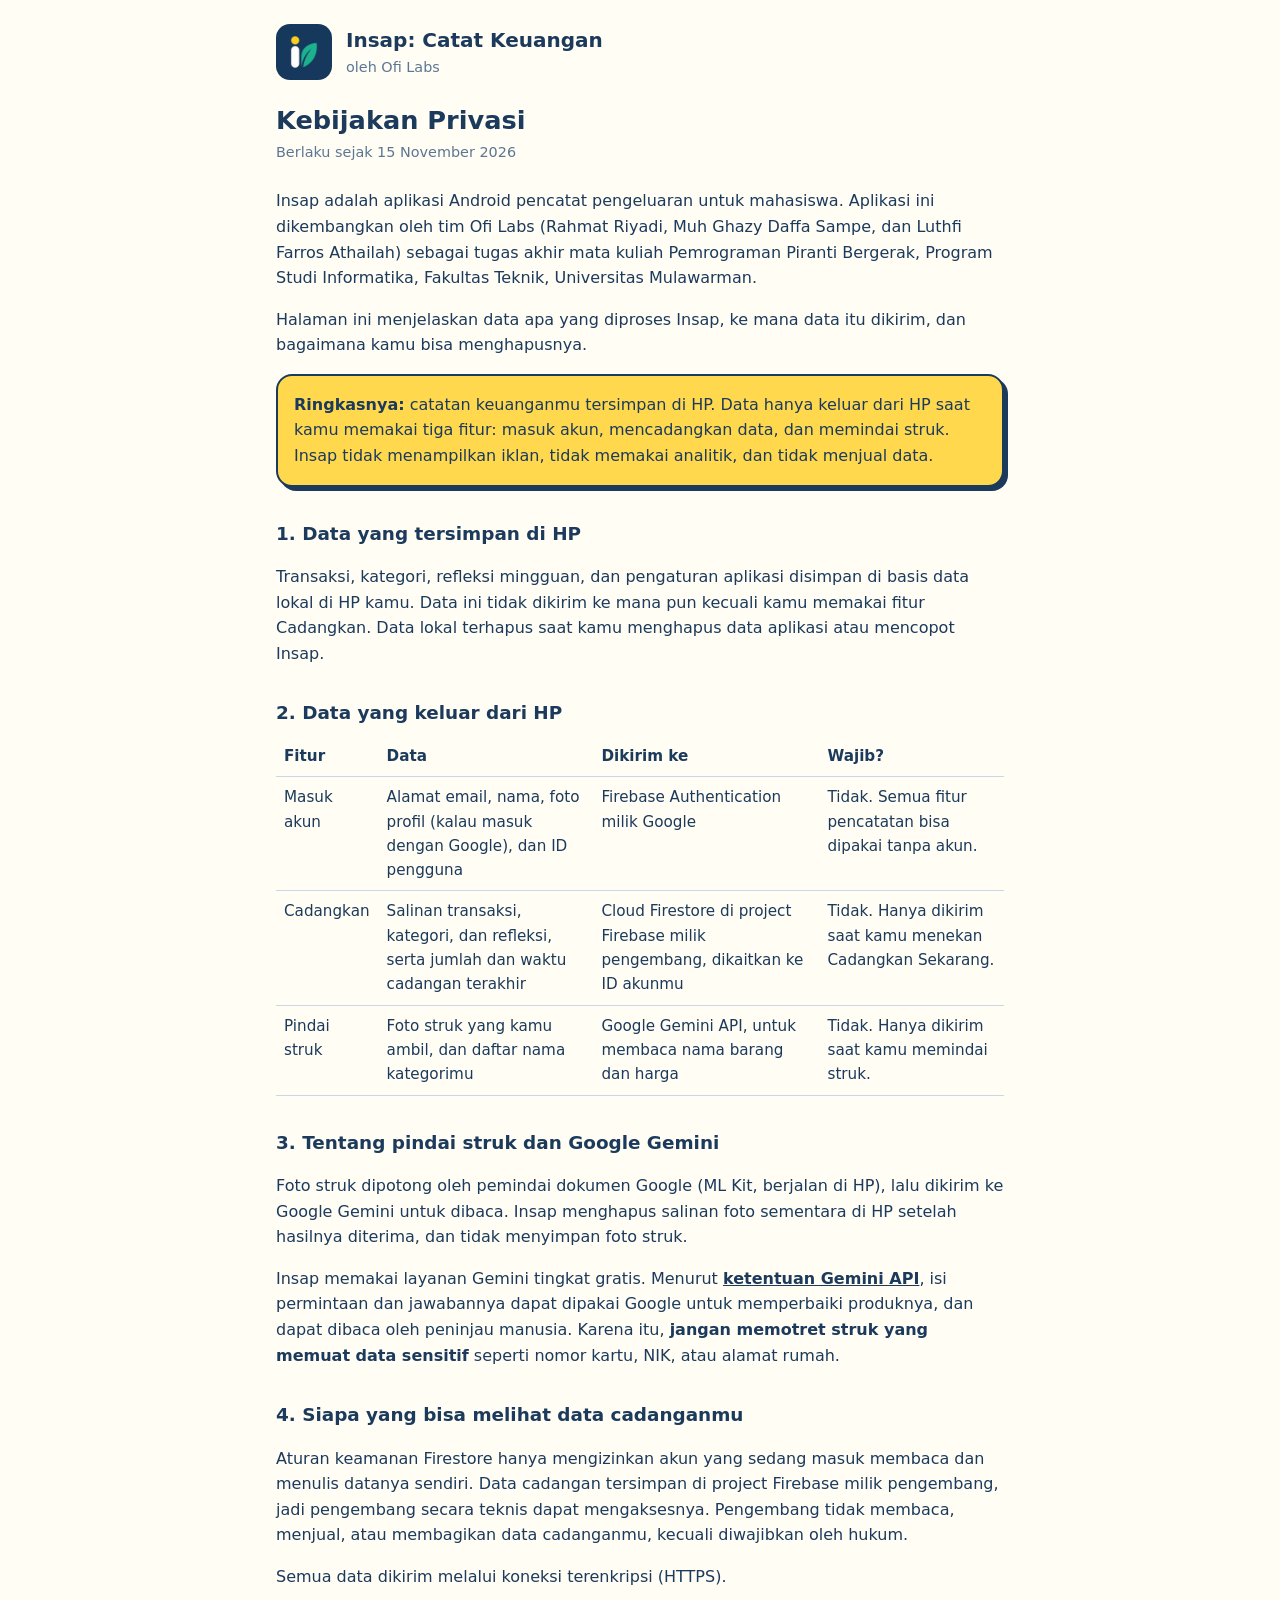
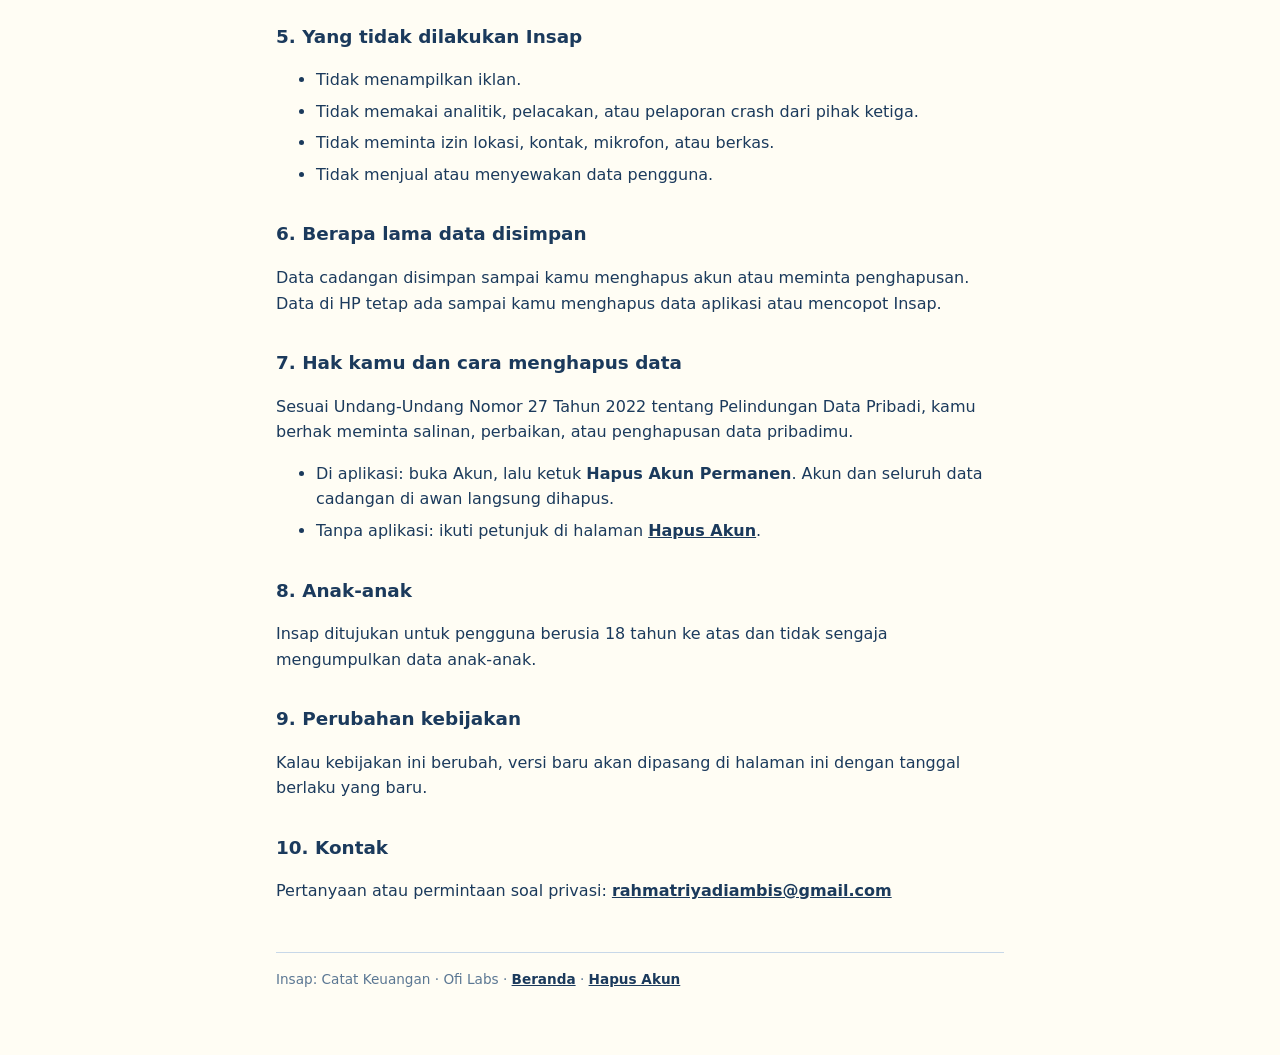
==== kebijakan-privasi.html @ f4155b46 "Kebijakan privasi dan halaman hapus akun Insap" ====
<!doctype html>
<html lang="id">
<head>
  <meta charset="utf-8">
  <meta name="viewport" content="width=device-width, initial-scale=1">
  <title>Kebijakan Privasi Insap</title>
  <link rel="icon" href="ikon.png">
  <link rel="stylesheet" href="gaya.css">
</head>
<body>
<main>
  <header class="kepala">
    <img src="ikon.png" alt="Logo Insap">
    <div>
      <div class="nama">Insap: Catat Keuangan</div>
      <div class="sub">oleh Ofi Labs</div>
    </div>
  </header>

  <h1>Kebijakan Privasi</h1>
  <p class="tanggal">Berlaku sejak 15 November 2026</p>

  <p>Insap adalah aplikasi Android pencatat pengeluaran untuk mahasiswa. Aplikasi ini dikembangkan oleh tim Ofi Labs (Rahmat Riyadi, Muh Ghazy Daffa Sampe, dan Luthfi Farros Athailah) sebagai tugas akhir mata kuliah Pemrograman Piranti Bergerak, Program Studi Informatika, Fakultas Teknik, Universitas Mulawarman.</p>
  <p>Halaman ini menjelaskan data apa yang diproses Insap, ke mana data itu dikirim, dan bagaimana kamu bisa menghapusnya.</p>

  <div class="kartu sorot">
    <strong>Ringkasnya:</strong> catatan keuanganmu tersimpan di HP. Data hanya keluar dari HP saat kamu memakai tiga fitur: masuk akun, mencadangkan data, dan memindai struk. Insap tidak menampilkan iklan, tidak memakai analitik, dan tidak menjual data.
  </div>

  <h2>1. Data yang tersimpan di HP</h2>
  <p>Transaksi, kategori, refleksi mingguan, dan pengaturan aplikasi disimpan di basis data lokal di HP kamu. Data ini tidak dikirim ke mana pun kecuali kamu memakai fitur Cadangkan. Data lokal terhapus saat kamu menghapus data aplikasi atau mencopot Insap.</p>

  <h2>2. Data yang keluar dari HP</h2>
  <div class="tabel-gulir">
  <table>
    <tr><th>Fitur</th><th>Data</th><th>Dikirim ke</th><th>Wajib?</th></tr>
    <tr>
      <td>Masuk akun</td>
      <td>Alamat email, nama, foto profil (kalau masuk dengan Google), dan ID pengguna</td>
      <td>Firebase Authentication milik Google</td>
      <td>Tidak. Semua fitur pencatatan bisa dipakai tanpa akun.</td>
    </tr>
    <tr>
      <td>Cadangkan</td>
      <td>Salinan transaksi, kategori, dan refleksi, serta jumlah dan waktu cadangan terakhir</td>
      <td>Cloud Firestore di project Firebase milik pengembang, dikaitkan ke ID akunmu</td>
      <td>Tidak. Hanya dikirim saat kamu menekan Cadangkan Sekarang.</td>
    </tr>
    <tr>
      <td>Pindai struk</td>
      <td>Foto struk yang kamu ambil, dan daftar nama kategorimu</td>
      <td>Google Gemini API, untuk membaca nama barang dan harga</td>
      <td>Tidak. Hanya dikirim saat kamu memindai struk.</td>
    </tr>
  </table>
  </div>

  <h2>3. Tentang pindai struk dan Google Gemini</h2>
  <p>Foto struk dipotong oleh pemindai dokumen Google (ML Kit, berjalan di HP), lalu dikirim ke Google Gemini untuk dibaca. Insap menghapus salinan foto sementara di HP setelah hasilnya diterima, dan tidak menyimpan foto struk.</p>
  <p>Insap memakai layanan Gemini tingkat gratis. Menurut <a href="https://ai.google.dev/gemini-api/terms" target="_blank" rel="noopener">ketentuan Gemini API</a>, isi permintaan dan jawabannya dapat dipakai Google untuk memperbaiki produknya, dan dapat dibaca oleh peninjau manusia. Karena itu, <strong>jangan memotret struk yang memuat data sensitif</strong> seperti nomor kartu, NIK, atau alamat rumah.</p>

  <h2>4. Siapa yang bisa melihat data cadanganmu</h2>
  <p>Aturan keamanan Firestore hanya mengizinkan akun yang sedang masuk membaca dan menulis datanya sendiri. Data cadangan tersimpan di project Firebase milik pengembang, jadi pengembang secara teknis dapat mengaksesnya. Pengembang tidak membaca, menjual, atau membagikan data cadanganmu, kecuali diwajibkan oleh hukum.</p>
  <p>Semua data dikirim melalui koneksi terenkripsi (HTTPS).</p>

  <h2>5. Yang tidak dilakukan Insap</h2>
  <ul>
    <li>Tidak menampilkan iklan.</li>
    <li>Tidak memakai analitik, pelacakan, atau pelaporan crash dari pihak ketiga.</li>
    <li>Tidak meminta izin lokasi, kontak, mikrofon, atau berkas.</li>
    <li>Tidak menjual atau menyewakan data pengguna.</li>
  </ul>

  <h2>6. Berapa lama data disimpan</h2>
  <p>Data cadangan disimpan sampai kamu menghapus akun atau meminta penghapusan. Data di HP tetap ada sampai kamu menghapus data aplikasi atau mencopot Insap.</p>

  <h2>7. Hak kamu dan cara menghapus data</h2>
  <p>Sesuai Undang-Undang Nomor 27 Tahun 2022 tentang Pelindungan Data Pribadi, kamu berhak meminta salinan, perbaikan, atau penghapusan data pribadimu.</p>
  <ul>
    <li>Di aplikasi: buka Akun, lalu ketuk <strong>Hapus Akun Permanen</strong>. Akun dan seluruh data cadangan di awan langsung dihapus.</li>
    <li>Tanpa aplikasi: ikuti petunjuk di halaman <a href="hapus-akun.html">Hapus Akun</a>.</li>
  </ul>

  <h2>8. Anak-anak</h2>
  <p>Insap ditujukan untuk pengguna berusia 18 tahun ke atas dan tidak sengaja mengumpulkan data anak-anak.</p>

  <h2>9. Perubahan kebijakan</h2>
  <p>Kalau kebijakan ini berubah, versi baru akan dipasang di halaman ini dengan tanggal berlaku yang baru.</p>

  <h2>10. Kontak</h2>
  <p>Pertanyaan atau permintaan soal privasi: <a href="mailto:rahmatriyadiambis@gmail.com">rahmatriyadiambis@gmail.com</a></p>

  <footer>
    Insap: Catat Keuangan · Ofi Labs · <a href="index.html">Beranda</a> · <a href="hapus-akun.html">Hapus Akun</a>
  </footer>
</main>
</body>
</html>
---- gaya.css ----
:root {
  --kertas: #fffdf4;
  --tinta: #1b3a5c;
  --tinta-lembut: #5b7793;
  --stabilo: #ffd84d;
  --garis: #c8d8e8;
  --kartu: #ffffff;
}

* {
  box-sizing: border-box;
}

body {
  margin: 0;
  background: var(--kertas);
  color: var(--tinta);
  font-family: "Nunito", system-ui, -apple-system, "Segoe UI", Roboto, sans-serif;
  line-height: 1.6;
}

main {
  max-width: 760px;
  margin: 0 auto;
  padding: 24px 16px 64px;
}

header.kepala {
  display: flex;
  align-items: center;
  gap: 14px;
  margin-bottom: 24px;
}

header.kepala img {
  width: 56px;
  height: 56px;
  border-radius: 14px;
}

header.kepala .nama {
  font-weight: 800;
  font-size: 1.25rem;
}

header.kepala .sub {
  color: var(--tinta-lembut);
  font-size: 0.9rem;
}

h1 {
  font-size: 1.6rem;
  line-height: 1.3;
  margin: 0 0 4px;
}

h2 {
  font-size: 1.15rem;
  margin: 32px 0 8px;
}

.tanggal {
  color: var(--tinta-lembut);
  font-size: 0.9rem;
  margin: 0 0 24px;
}

.kartu {
  background: var(--kartu);
  border: 2px solid var(--tinta);
  border-radius: 16px;
  padding: 16px;
  box-shadow: 4px 4px 0 var(--tinta);
  margin: 16px 0;
}

.sorot {
  background: var(--stabilo);
}

a {
  color: var(--tinta);
  font-weight: 700;
}

table {
  width: 100%;
  border-collapse: collapse;
  font-size: 0.95rem;
}

th,
td {
  text-align: left;
  vertical-align: top;
  padding: 8px;
  border-bottom: 1px solid var(--garis);
}

th {
  font-weight: 800;
}

.tabel-gulir {
  overflow-x: auto;
}

ol li,
ul li {
  margin-bottom: 6px;
}

footer {
  margin-top: 48px;
  color: var(--tinta-lembut);
  font-size: 0.85rem;
  border-top: 1px solid var(--garis);
  padding-top: 16px;
}
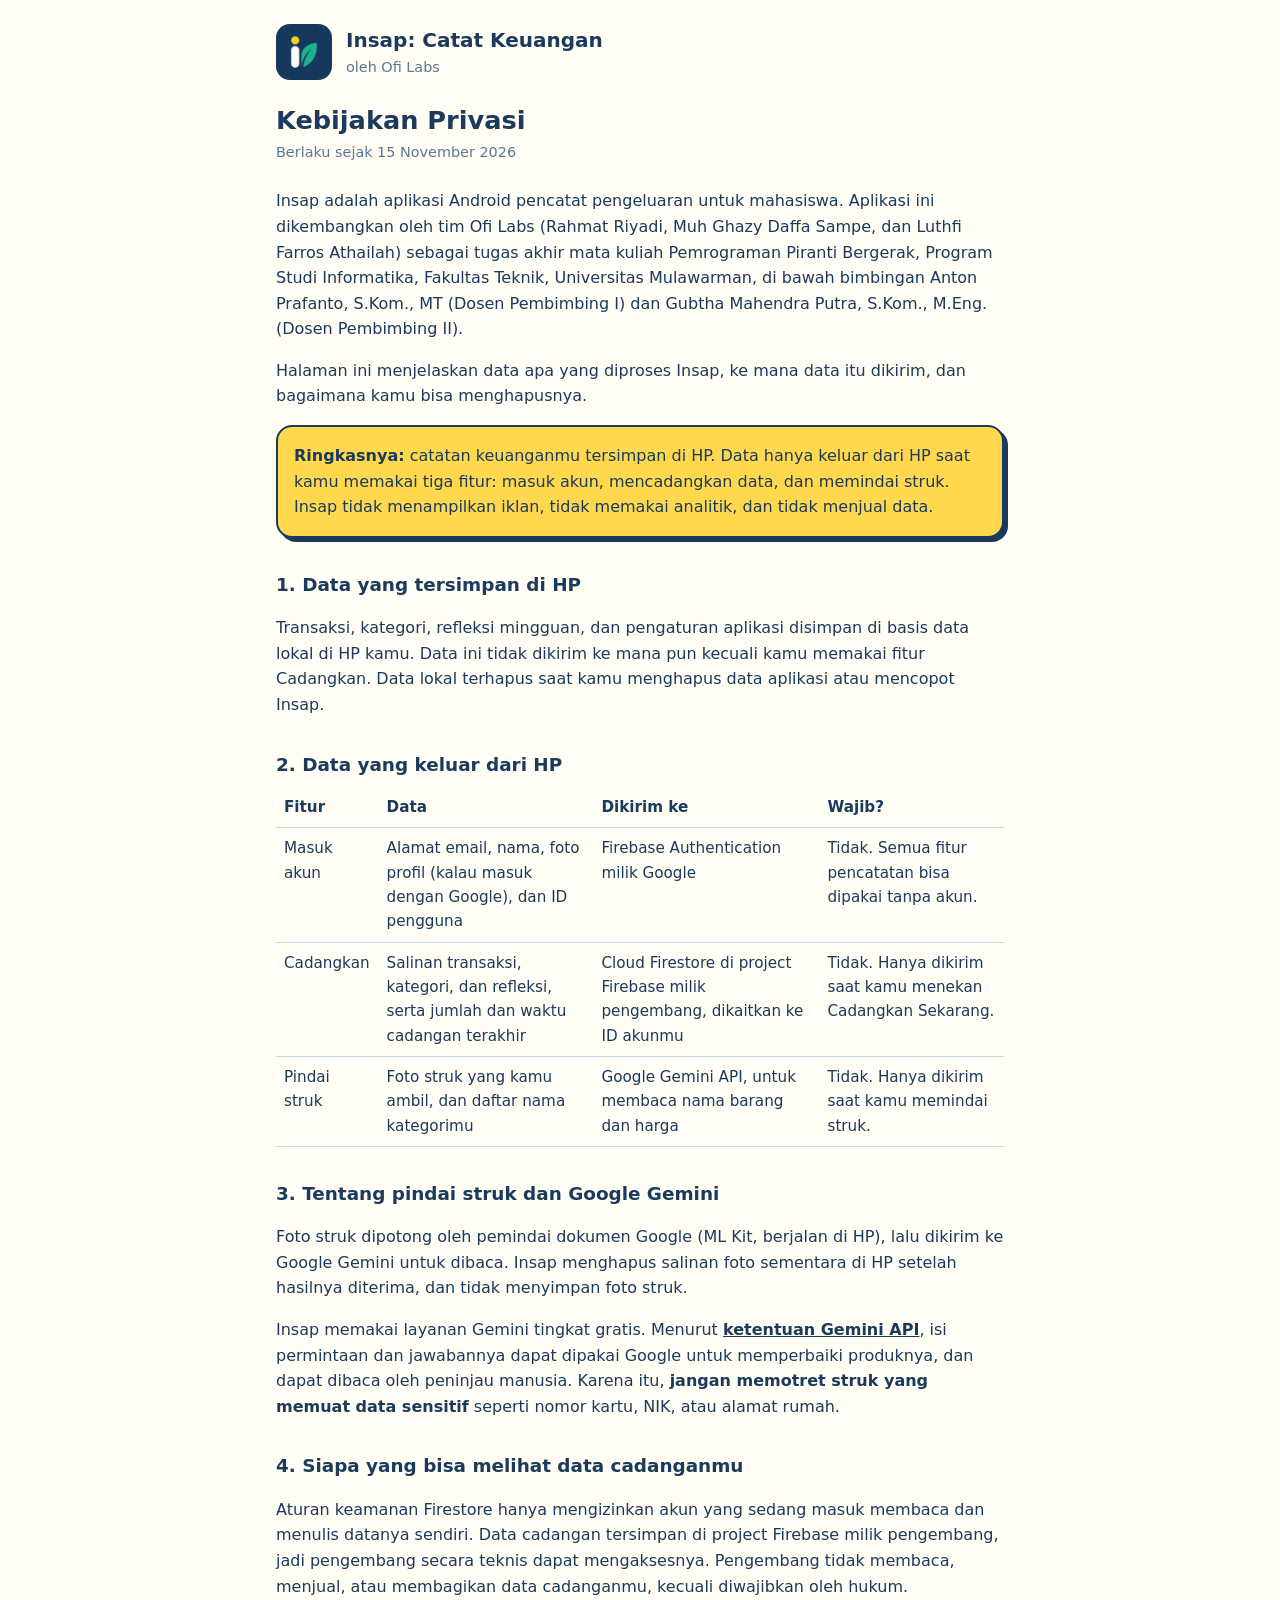
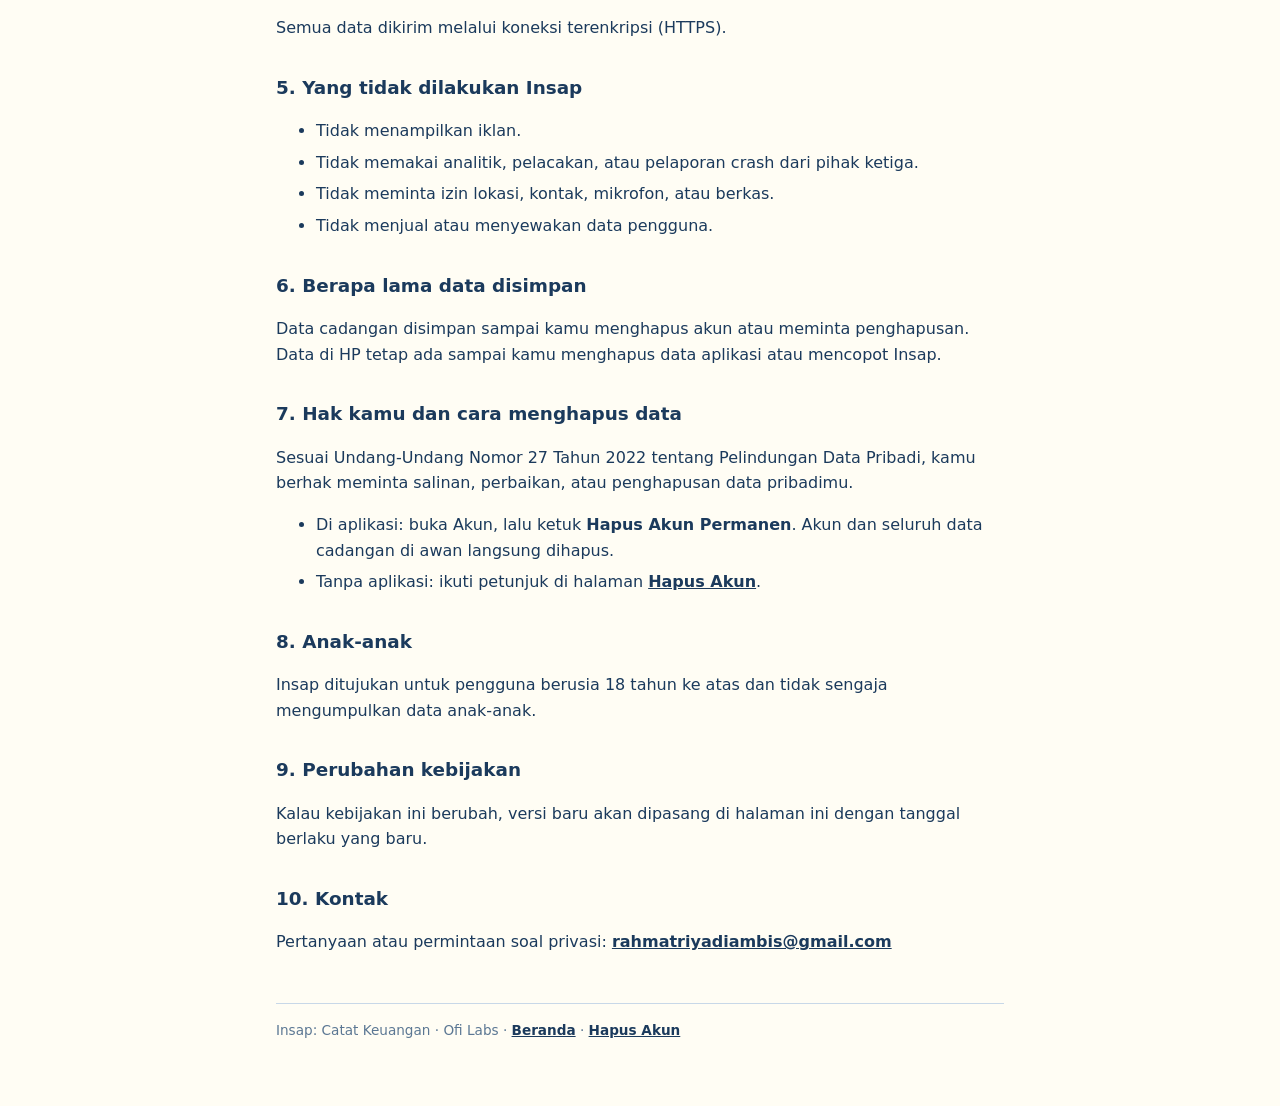
==== commit 3a37ef53: "Tambah dosen pembimbing dan tim pengembang" ====
--- a/kebijakan-privasi.html
+++ b/kebijakan-privasi.html
@@ -20,7 +20,7 @@
   <h1>Kebijakan Privasi</h1>
   <p class="tanggal">Berlaku sejak 15 November 2026</p>
 
-  <p>Insap adalah aplikasi Android pencatat pengeluaran untuk mahasiswa. Aplikasi ini dikembangkan oleh tim Ofi Labs (Rahmat Riyadi, Muh Ghazy Daffa Sampe, dan Luthfi Farros Athailah) sebagai tugas akhir mata kuliah Pemrograman Piranti Bergerak, Program Studi Informatika, Fakultas Teknik, Universitas Mulawarman.</p>
+  <p>Insap adalah aplikasi Android pencatat pengeluaran untuk mahasiswa. Aplikasi ini dikembangkan oleh tim Ofi Labs (Rahmat Riyadi, Muh Ghazy Daffa Sampe, dan Luthfi Farros Athailah) sebagai tugas akhir mata kuliah Pemrograman Piranti Bergerak, Program Studi Informatika, Fakultas Teknik, Universitas Mulawarman, di bawah bimbingan Anton Prafanto, S.Kom., MT (Dosen Pembimbing I) dan Gubtha Mahendra Putra, S.Kom., M.Eng. (Dosen Pembimbing II).</p>
   <p>Halaman ini menjelaskan data apa yang diproses Insap, ke mana data itu dikirim, dan bagaimana kamu bisa menghapusnya.</p>
 
   <div class="kartu sorot">
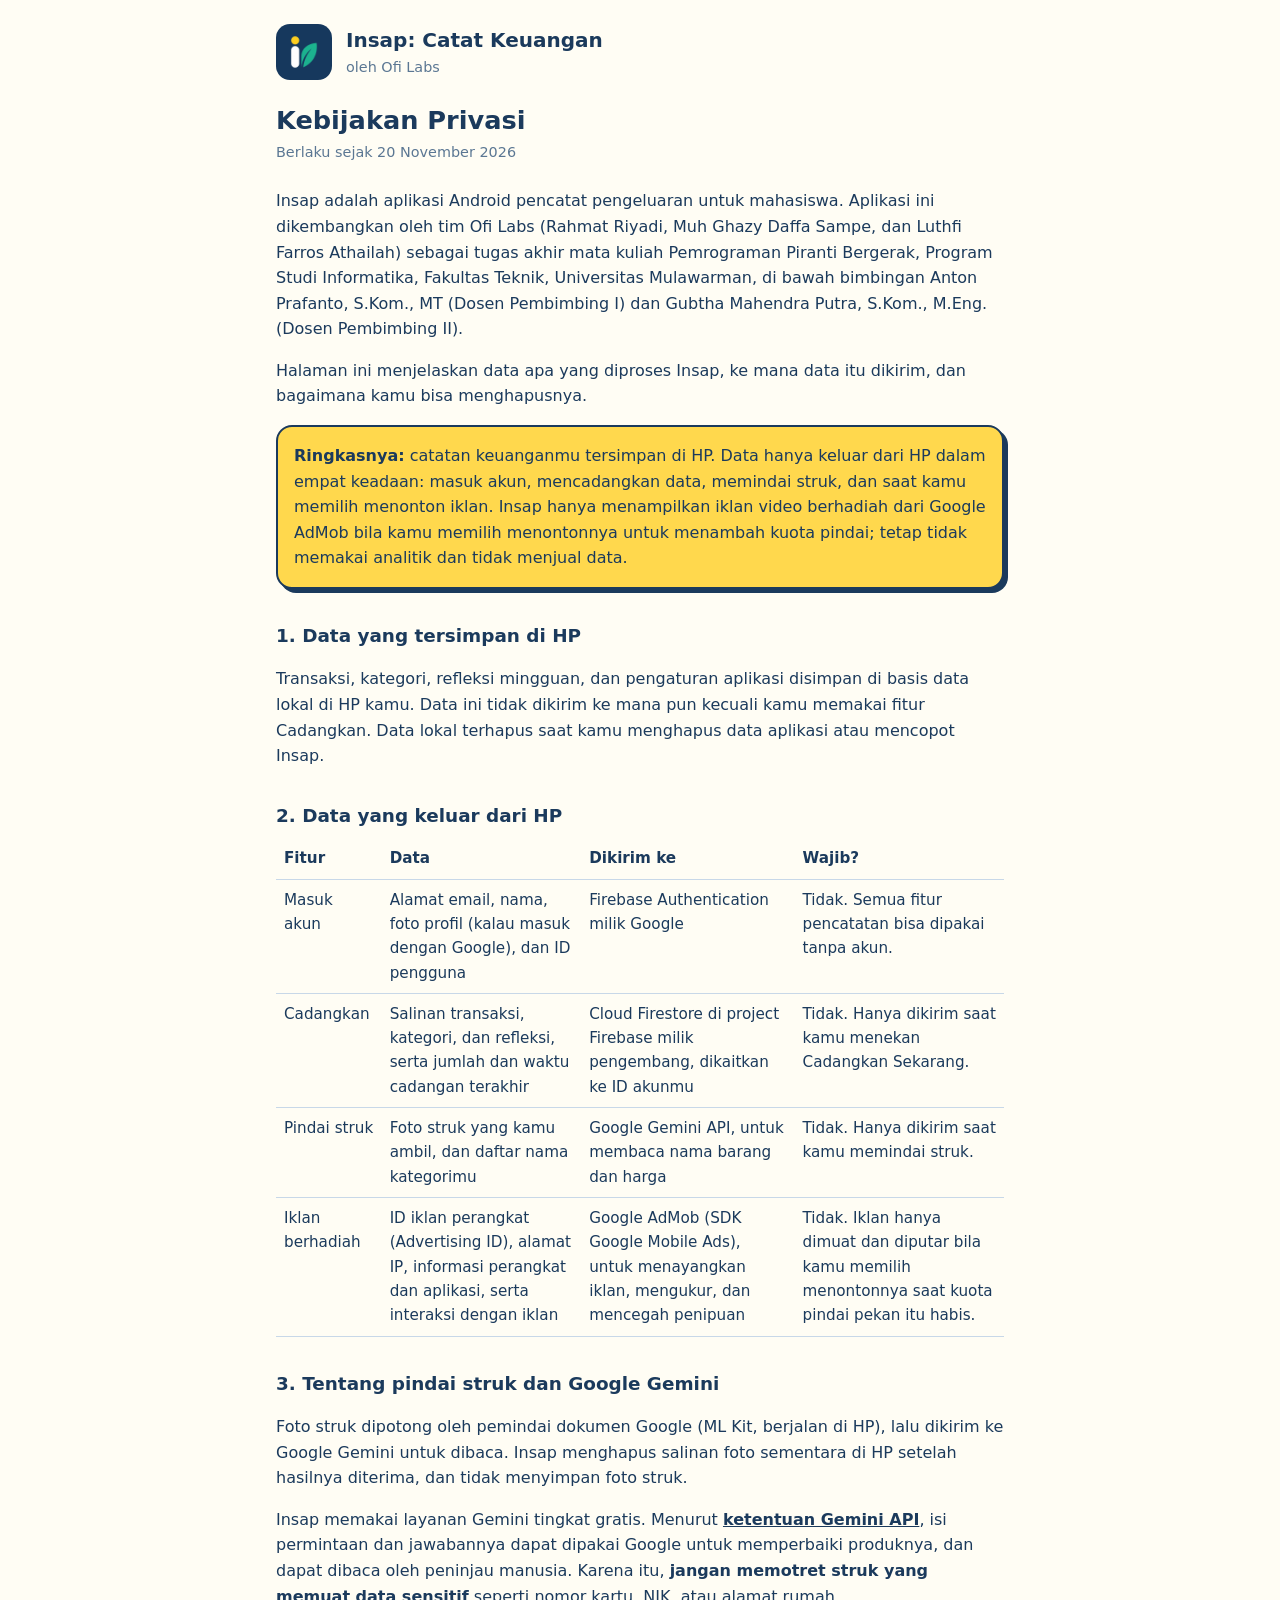
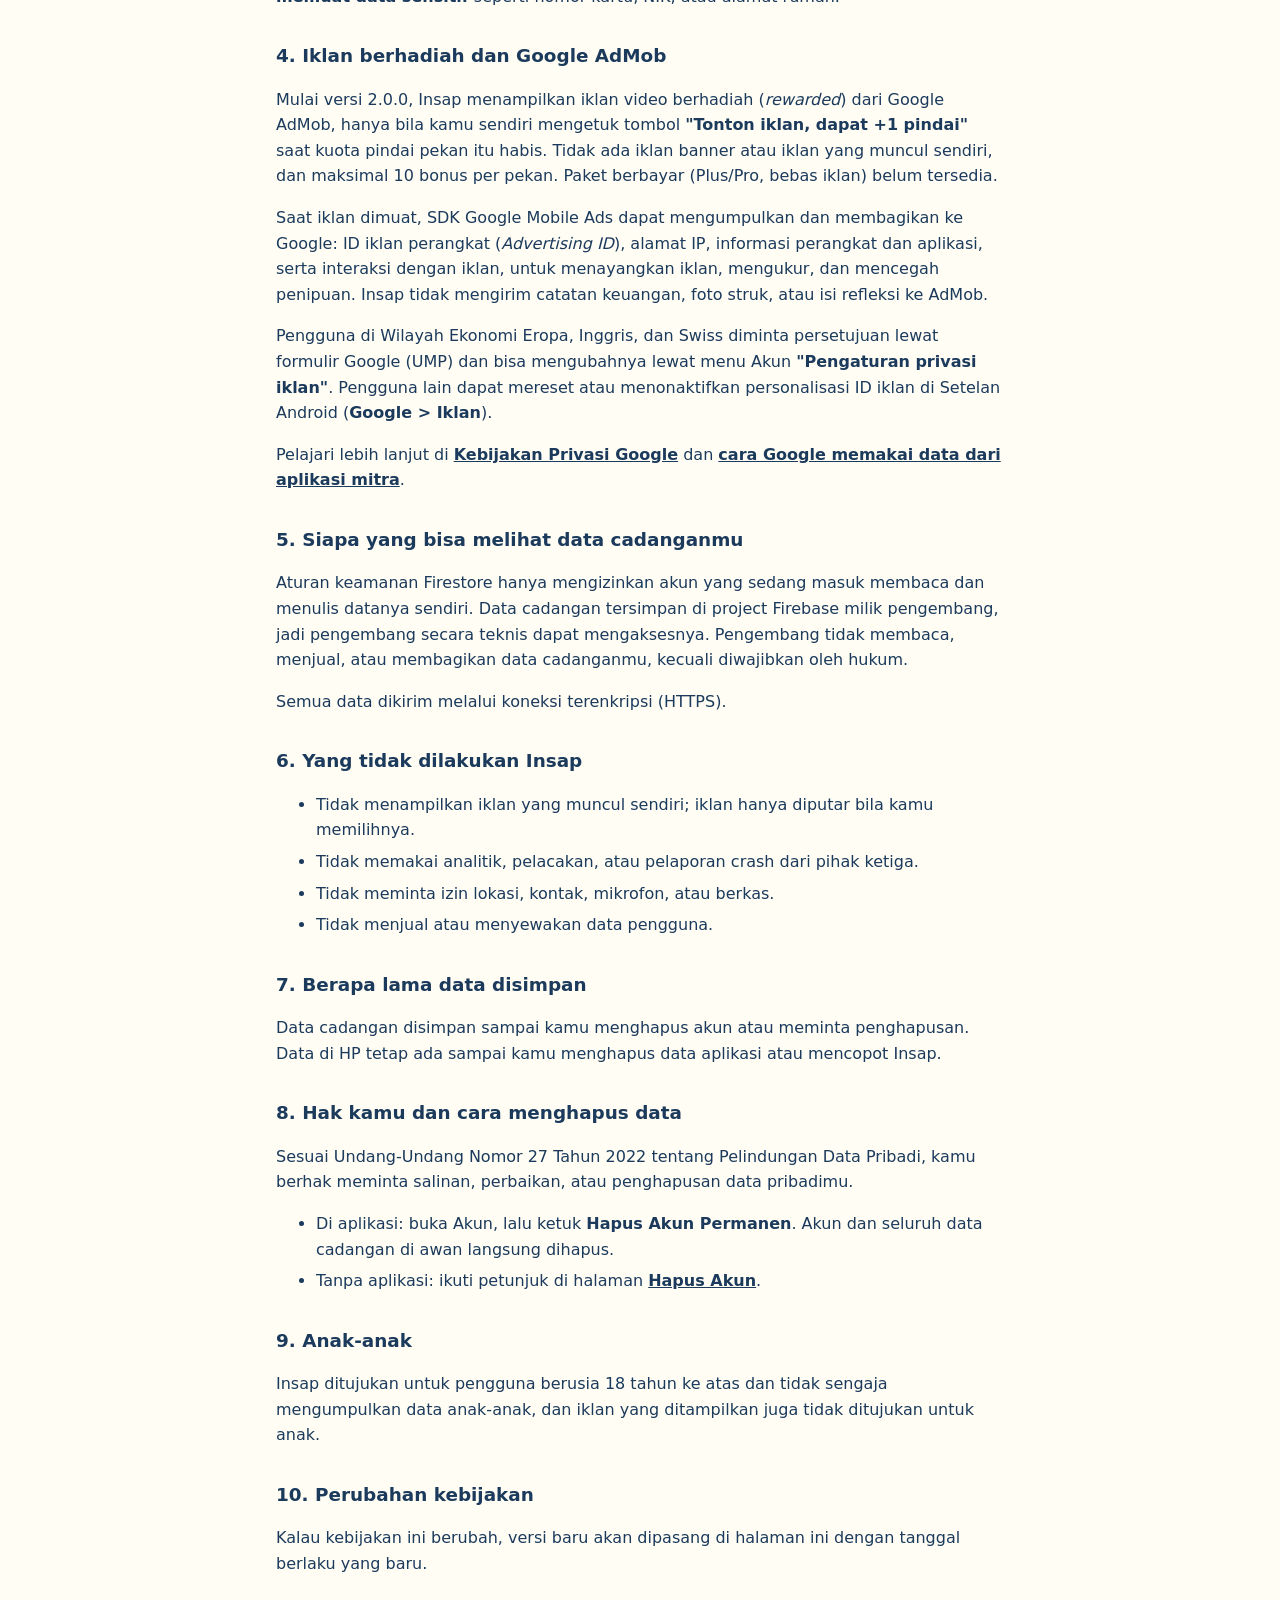
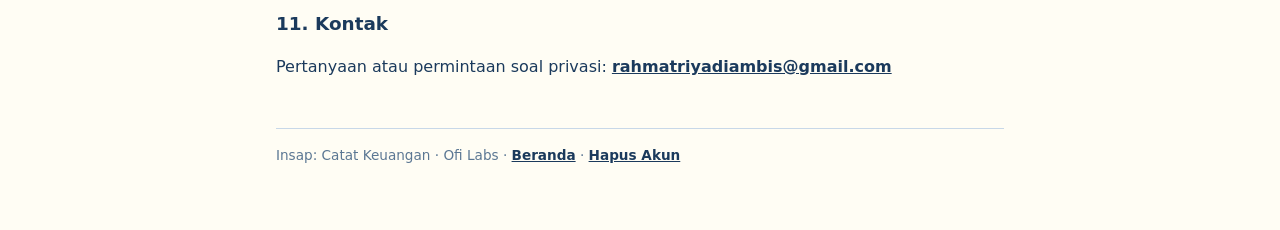
==== commit 474972a9: "Kebijakan privasi: iklan berhadiah Google AdMob mulai versi 2.0.0 (ISSUE-40)" ====
--- a/kebijakan-privasi.html
+++ b/kebijakan-privasi.html
@@ -18,13 +18,13 @@
   </header>
 
   <h1>Kebijakan Privasi</h1>
-  <p class="tanggal">Berlaku sejak 15 November 2026</p>
+  <p class="tanggal">Berlaku sejak 20 November 2026</p>
 
   <p>Insap adalah aplikasi Android pencatat pengeluaran untuk mahasiswa. Aplikasi ini dikembangkan oleh tim Ofi Labs (Rahmat Riyadi, Muh Ghazy Daffa Sampe, dan Luthfi Farros Athailah) sebagai tugas akhir mata kuliah Pemrograman Piranti Bergerak, Program Studi Informatika, Fakultas Teknik, Universitas Mulawarman, di bawah bimbingan Anton Prafanto, S.Kom., MT (Dosen Pembimbing I) dan Gubtha Mahendra Putra, S.Kom., M.Eng. (Dosen Pembimbing II).</p>
   <p>Halaman ini menjelaskan data apa yang diproses Insap, ke mana data itu dikirim, dan bagaimana kamu bisa menghapusnya.</p>
 
   <div class="kartu sorot">
-    <strong>Ringkasnya:</strong> catatan keuanganmu tersimpan di HP. Data hanya keluar dari HP saat kamu memakai tiga fitur: masuk akun, mencadangkan data, dan memindai struk. Insap tidak menampilkan iklan, tidak memakai analitik, dan tidak menjual data.
+    <strong>Ringkasnya:</strong> catatan keuanganmu tersimpan di HP. Data hanya keluar dari HP dalam empat keadaan: masuk akun, mencadangkan data, memindai struk, dan saat kamu memilih menonton iklan. Insap hanya menampilkan iklan video berhadiah dari Google AdMob bila kamu memilih menontonnya untuk menambah kuota pindai; tetap tidak memakai analitik dan tidak menjual data.
   </div>
 
   <h2>1. Data yang tersimpan di HP</h2>
@@ -52,6 +52,12 @@
       <td>Google Gemini API, untuk membaca nama barang dan harga</td>
       <td>Tidak. Hanya dikirim saat kamu memindai struk.</td>
     </tr>
+    <tr>
+      <td>Iklan berhadiah</td>
+      <td>ID iklan perangkat (Advertising ID), alamat IP, informasi perangkat dan aplikasi, serta interaksi dengan iklan</td>
+      <td>Google AdMob (SDK Google Mobile Ads), untuk menayangkan iklan, mengukur, dan mencegah penipuan</td>
+      <td>Tidak. Iklan hanya dimuat dan diputar bila kamu memilih menontonnya saat kuota pindai pekan itu habis.</td>
+    </tr>
   </table>
   </div>
 
@@ -59,35 +65,41 @@
   <p>Foto struk dipotong oleh pemindai dokumen Google (ML Kit, berjalan di HP), lalu dikirim ke Google Gemini untuk dibaca. Insap menghapus salinan foto sementara di HP setelah hasilnya diterima, dan tidak menyimpan foto struk.</p>
   <p>Insap memakai layanan Gemini tingkat gratis. Menurut <a href="https://ai.google.dev/gemini-api/terms" target="_blank" rel="noopener">ketentuan Gemini API</a>, isi permintaan dan jawabannya dapat dipakai Google untuk memperbaiki produknya, dan dapat dibaca oleh peninjau manusia. Karena itu, <strong>jangan memotret struk yang memuat data sensitif</strong> seperti nomor kartu, NIK, atau alamat rumah.</p>
 
-  <h2>4. Siapa yang bisa melihat data cadanganmu</h2>
+  <h2>4. Iklan berhadiah dan Google AdMob</h2>
+  <p>Mulai versi 2.0.0, Insap menampilkan iklan video berhadiah (<em>rewarded</em>) dari Google AdMob, hanya bila kamu sendiri mengetuk tombol <strong>"Tonton iklan, dapat +1 pindai"</strong> saat kuota pindai pekan itu habis. Tidak ada iklan banner atau iklan yang muncul sendiri, dan maksimal 10 bonus per pekan. Paket berbayar (Plus/Pro, bebas iklan) belum tersedia.</p>
+  <p>Saat iklan dimuat, SDK Google Mobile Ads dapat mengumpulkan dan membagikan ke Google: ID iklan perangkat (<em>Advertising ID</em>), alamat IP, informasi perangkat dan aplikasi, serta interaksi dengan iklan, untuk menayangkan iklan, mengukur, dan mencegah penipuan. Insap tidak mengirim catatan keuangan, foto struk, atau isi refleksi ke AdMob.</p>
+  <p>Pengguna di Wilayah Ekonomi Eropa, Inggris, dan Swiss diminta persetujuan lewat formulir Google (UMP) dan bisa mengubahnya lewat menu Akun <strong>"Pengaturan privasi iklan"</strong>. Pengguna lain dapat mereset atau menonaktifkan personalisasi ID iklan di Setelan Android (<strong>Google &gt; Iklan</strong>).</p>
+  <p>Pelajari lebih lanjut di <a href="https://policies.google.com/privacy" target="_blank" rel="noopener">Kebijakan Privasi Google</a> dan <a href="https://policies.google.com/technologies/partner-sites" target="_blank" rel="noopener">cara Google memakai data dari aplikasi mitra</a>.</p>
+
+  <h2>5. Siapa yang bisa melihat data cadanganmu</h2>
   <p>Aturan keamanan Firestore hanya mengizinkan akun yang sedang masuk membaca dan menulis datanya sendiri. Data cadangan tersimpan di project Firebase milik pengembang, jadi pengembang secara teknis dapat mengaksesnya. Pengembang tidak membaca, menjual, atau membagikan data cadanganmu, kecuali diwajibkan oleh hukum.</p>
   <p>Semua data dikirim melalui koneksi terenkripsi (HTTPS).</p>
 
-  <h2>5. Yang tidak dilakukan Insap</h2>
+  <h2>6. Yang tidak dilakukan Insap</h2>
   <ul>
-    <li>Tidak menampilkan iklan.</li>
+    <li>Tidak menampilkan iklan yang muncul sendiri; iklan hanya diputar bila kamu memilihnya.</li>
     <li>Tidak memakai analitik, pelacakan, atau pelaporan crash dari pihak ketiga.</li>
     <li>Tidak meminta izin lokasi, kontak, mikrofon, atau berkas.</li>
     <li>Tidak menjual atau menyewakan data pengguna.</li>
   </ul>
 
-  <h2>6. Berapa lama data disimpan</h2>
+  <h2>7. Berapa lama data disimpan</h2>
   <p>Data cadangan disimpan sampai kamu menghapus akun atau meminta penghapusan. Data di HP tetap ada sampai kamu menghapus data aplikasi atau mencopot Insap.</p>
 
-  <h2>7. Hak kamu dan cara menghapus data</h2>
+  <h2>8. Hak kamu dan cara menghapus data</h2>
   <p>Sesuai Undang-Undang Nomor 27 Tahun 2022 tentang Pelindungan Data Pribadi, kamu berhak meminta salinan, perbaikan, atau penghapusan data pribadimu.</p>
   <ul>
     <li>Di aplikasi: buka Akun, lalu ketuk <strong>Hapus Akun Permanen</strong>. Akun dan seluruh data cadangan di awan langsung dihapus.</li>
     <li>Tanpa aplikasi: ikuti petunjuk di halaman <a href="hapus-akun.html">Hapus Akun</a>.</li>
   </ul>
 
-  <h2>8. Anak-anak</h2>
-  <p>Insap ditujukan untuk pengguna berusia 18 tahun ke atas dan tidak sengaja mengumpulkan data anak-anak.</p>
+  <h2>9. Anak-anak</h2>
+  <p>Insap ditujukan untuk pengguna berusia 18 tahun ke atas dan tidak sengaja mengumpulkan data anak-anak, dan iklan yang ditampilkan juga tidak ditujukan untuk anak.</p>
 
-  <h2>9. Perubahan kebijakan</h2>
+  <h2>10. Perubahan kebijakan</h2>
   <p>Kalau kebijakan ini berubah, versi baru akan dipasang di halaman ini dengan tanggal berlaku yang baru.</p>
 
-  <h2>10. Kontak</h2>
+  <h2>11. Kontak</h2>
   <p>Pertanyaan atau permintaan soal privasi: <a href="mailto:rahmatriyadiambis@gmail.com">rahmatriyadiambis@gmail.com</a></p>
 
   <footer>
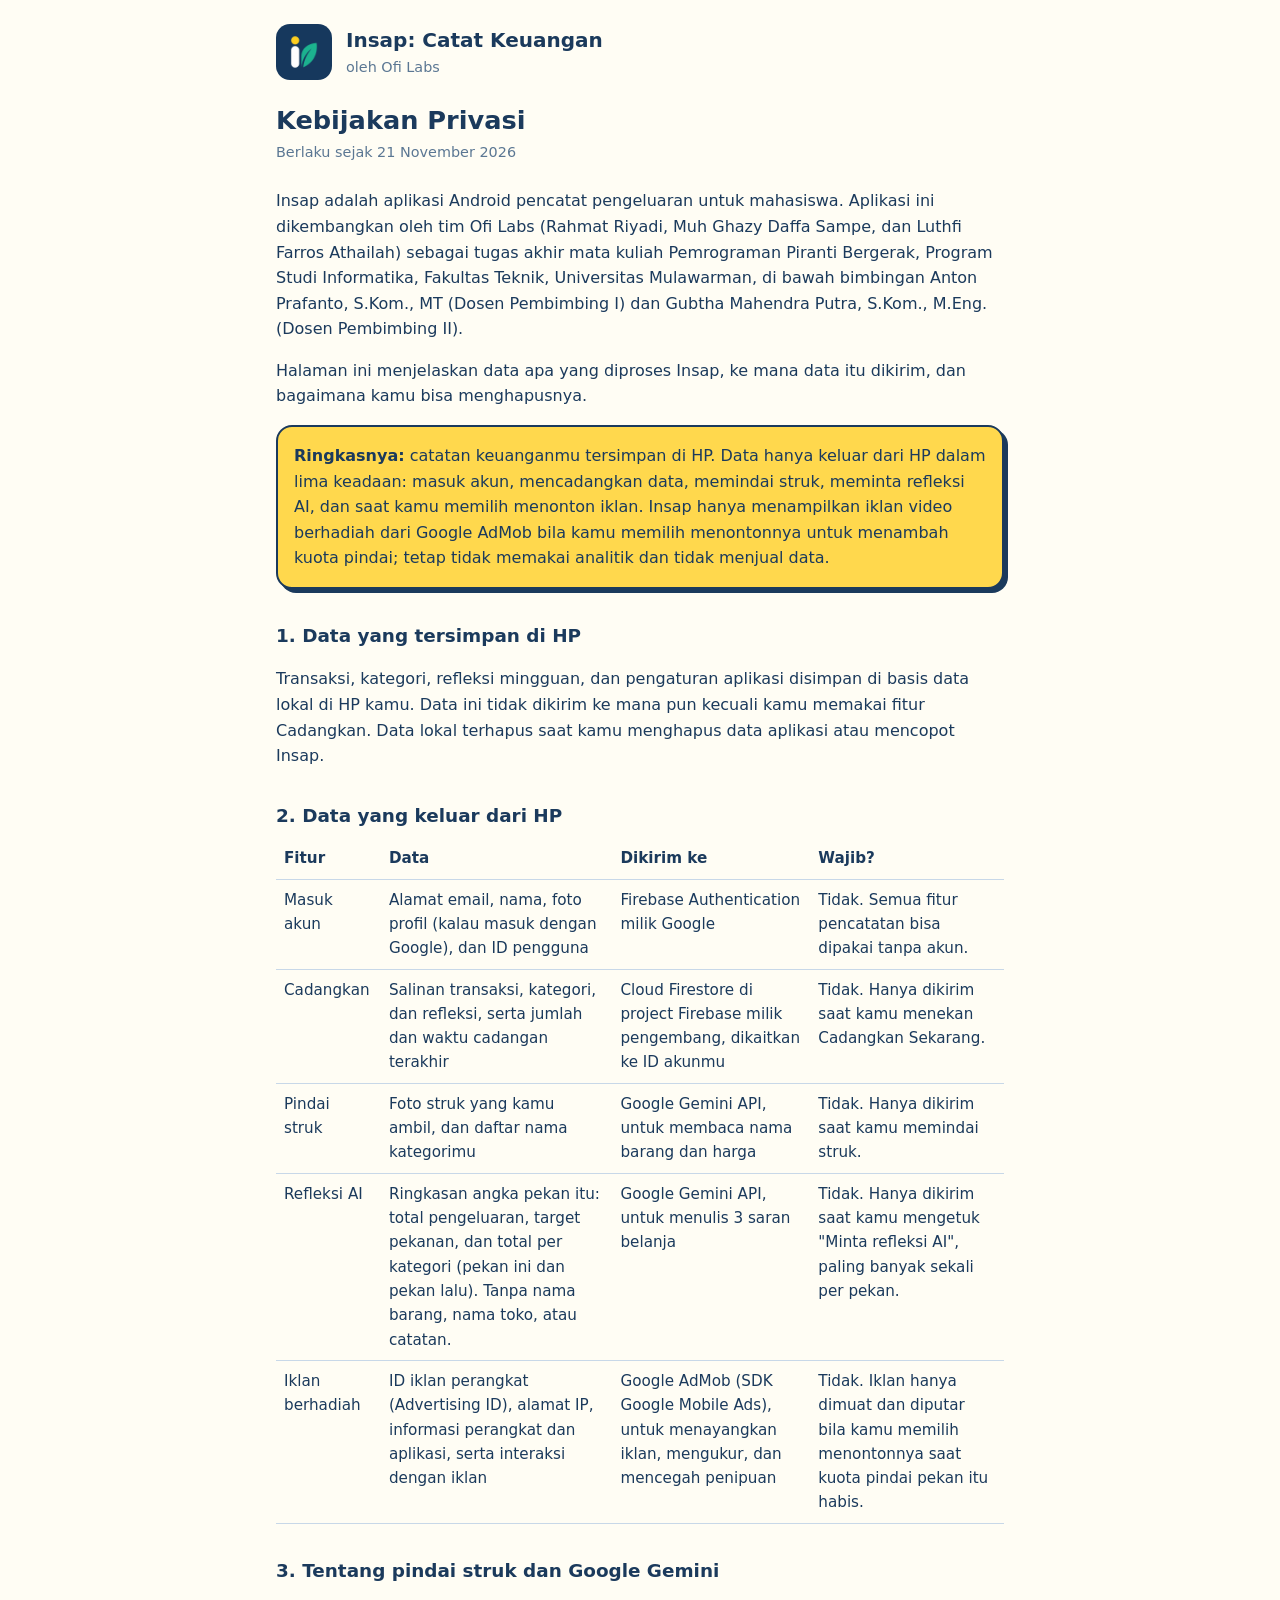
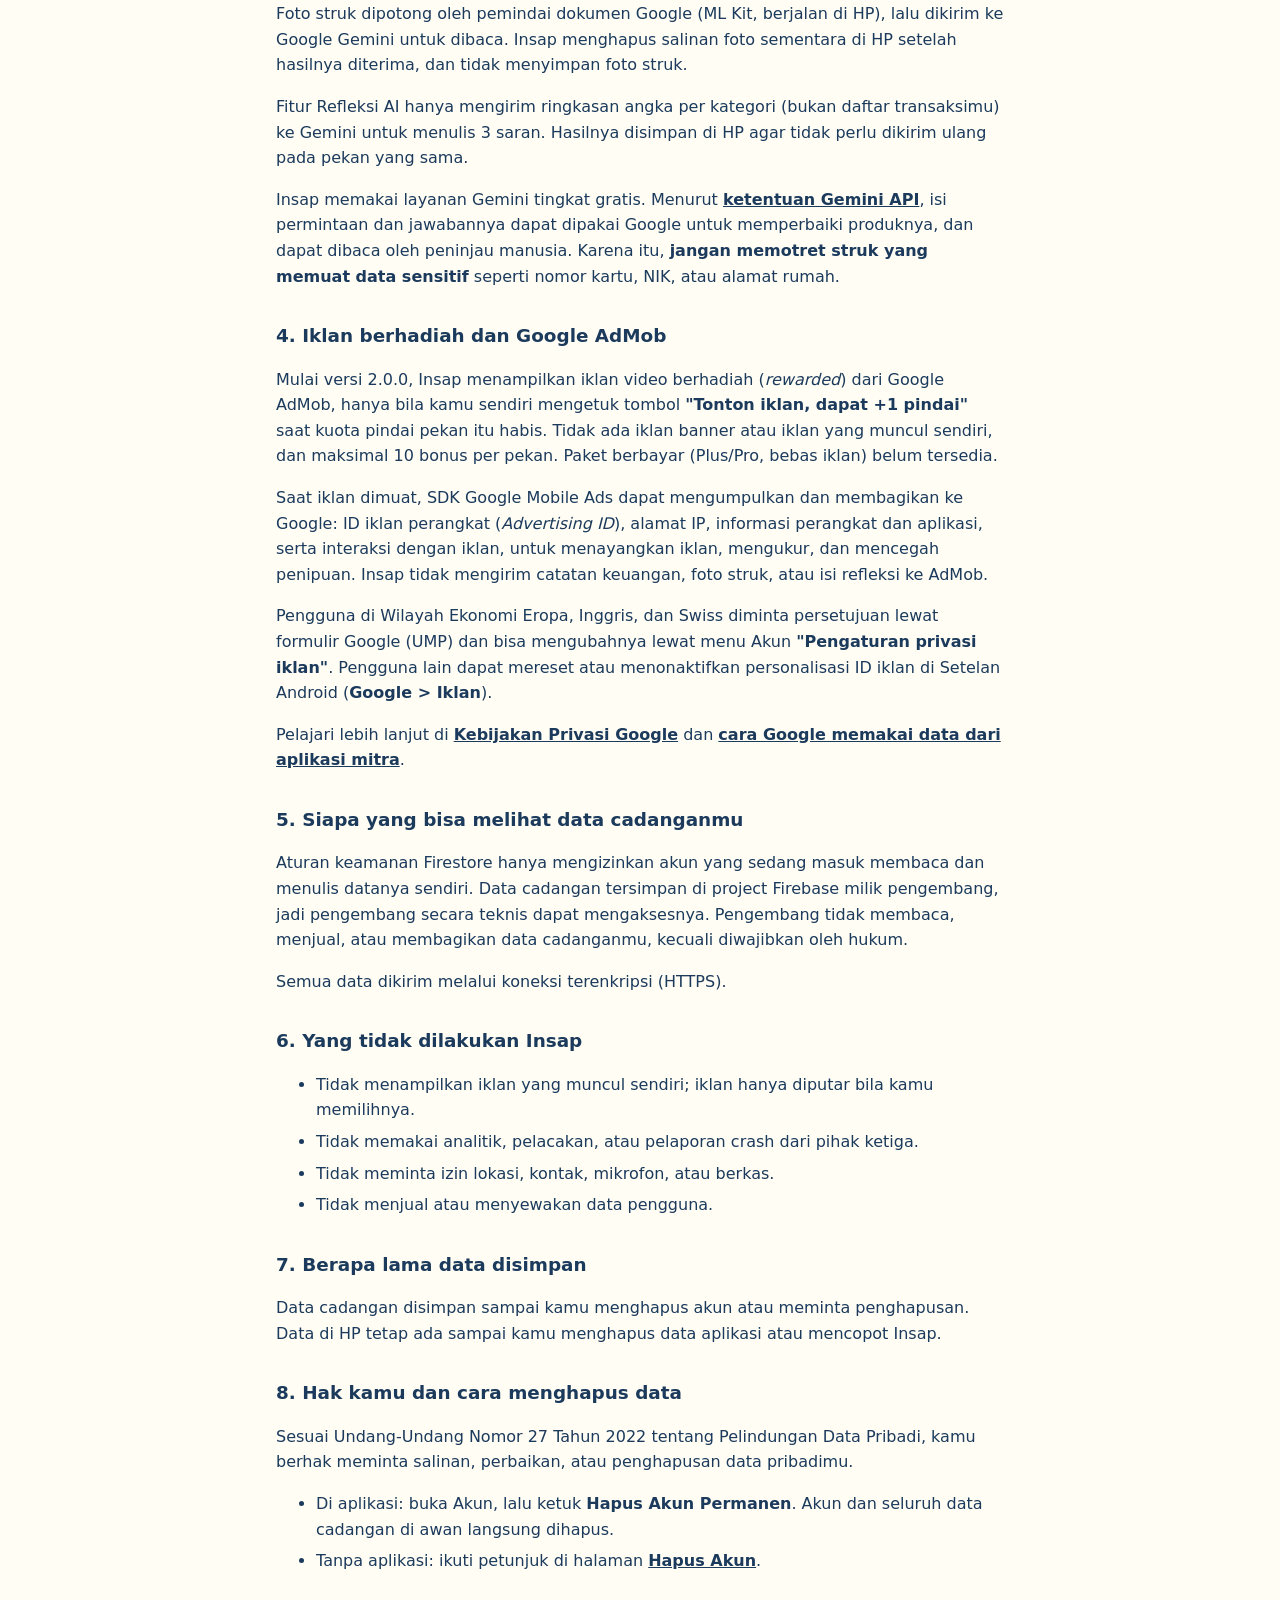
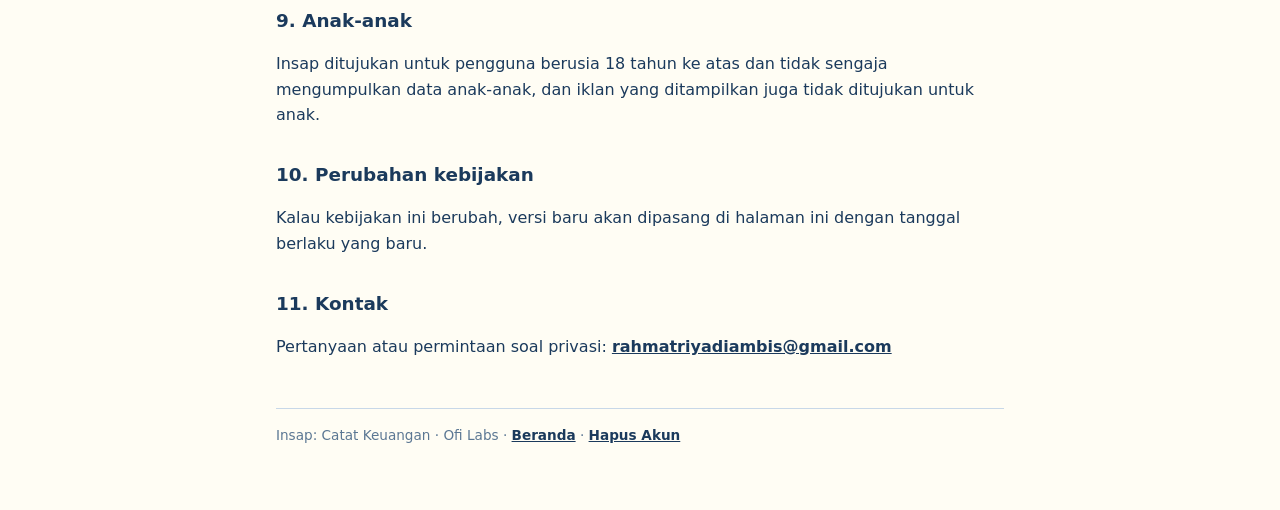
==== commit 8e91eb54: "Kebijakan privasi: Refleksi AI mengirim ringkasan per kategori ke Gemini (2.1.1)" ====
--- a/kebijakan-privasi.html
+++ b/kebijakan-privasi.html
@@ -18,13 +18,13 @@
   </header>
 
   <h1>Kebijakan Privasi</h1>
-  <p class="tanggal">Berlaku sejak 20 November 2026</p>
+  <p class="tanggal">Berlaku sejak 21 November 2026</p>
 
   <p>Insap adalah aplikasi Android pencatat pengeluaran untuk mahasiswa. Aplikasi ini dikembangkan oleh tim Ofi Labs (Rahmat Riyadi, Muh Ghazy Daffa Sampe, dan Luthfi Farros Athailah) sebagai tugas akhir mata kuliah Pemrograman Piranti Bergerak, Program Studi Informatika, Fakultas Teknik, Universitas Mulawarman, di bawah bimbingan Anton Prafanto, S.Kom., MT (Dosen Pembimbing I) dan Gubtha Mahendra Putra, S.Kom., M.Eng. (Dosen Pembimbing II).</p>
   <p>Halaman ini menjelaskan data apa yang diproses Insap, ke mana data itu dikirim, dan bagaimana kamu bisa menghapusnya.</p>
 
   <div class="kartu sorot">
-    <strong>Ringkasnya:</strong> catatan keuanganmu tersimpan di HP. Data hanya keluar dari HP dalam empat keadaan: masuk akun, mencadangkan data, memindai struk, dan saat kamu memilih menonton iklan. Insap hanya menampilkan iklan video berhadiah dari Google AdMob bila kamu memilih menontonnya untuk menambah kuota pindai; tetap tidak memakai analitik dan tidak menjual data.
+    <strong>Ringkasnya:</strong> catatan keuanganmu tersimpan di HP. Data hanya keluar dari HP dalam lima keadaan: masuk akun, mencadangkan data, memindai struk, meminta refleksi AI, dan saat kamu memilih menonton iklan. Insap hanya menampilkan iklan video berhadiah dari Google AdMob bila kamu memilih menontonnya untuk menambah kuota pindai; tetap tidak memakai analitik dan tidak menjual data.
   </div>
 
   <h2>1. Data yang tersimpan di HP</h2>
@@ -53,6 +53,12 @@
       <td>Tidak. Hanya dikirim saat kamu memindai struk.</td>
     </tr>
     <tr>
+      <td>Refleksi AI</td>
+      <td>Ringkasan angka pekan itu: total pengeluaran, target pekanan, dan total per kategori (pekan ini dan pekan lalu). Tanpa nama barang, nama toko, atau catatan.</td>
+      <td>Google Gemini API, untuk menulis 3 saran belanja</td>
+      <td>Tidak. Hanya dikirim saat kamu mengetuk "Minta refleksi AI", paling banyak sekali per pekan.</td>
+    </tr>
+    <tr>
       <td>Iklan berhadiah</td>
       <td>ID iklan perangkat (Advertising ID), alamat IP, informasi perangkat dan aplikasi, serta interaksi dengan iklan</td>
       <td>Google AdMob (SDK Google Mobile Ads), untuk menayangkan iklan, mengukur, dan mencegah penipuan</td>
@@ -63,6 +69,7 @@
 
   <h2>3. Tentang pindai struk dan Google Gemini</h2>
   <p>Foto struk dipotong oleh pemindai dokumen Google (ML Kit, berjalan di HP), lalu dikirim ke Google Gemini untuk dibaca. Insap menghapus salinan foto sementara di HP setelah hasilnya diterima, dan tidak menyimpan foto struk.</p>
+  <p>Fitur Refleksi AI hanya mengirim ringkasan angka per kategori (bukan daftar transaksimu) ke Gemini untuk menulis 3 saran. Hasilnya disimpan di HP agar tidak perlu dikirim ulang pada pekan yang sama.</p>
   <p>Insap memakai layanan Gemini tingkat gratis. Menurut <a href="https://ai.google.dev/gemini-api/terms" target="_blank" rel="noopener">ketentuan Gemini API</a>, isi permintaan dan jawabannya dapat dipakai Google untuk memperbaiki produknya, dan dapat dibaca oleh peninjau manusia. Karena itu, <strong>jangan memotret struk yang memuat data sensitif</strong> seperti nomor kartu, NIK, atau alamat rumah.</p>
 
   <h2>4. Iklan berhadiah dan Google AdMob</h2>
